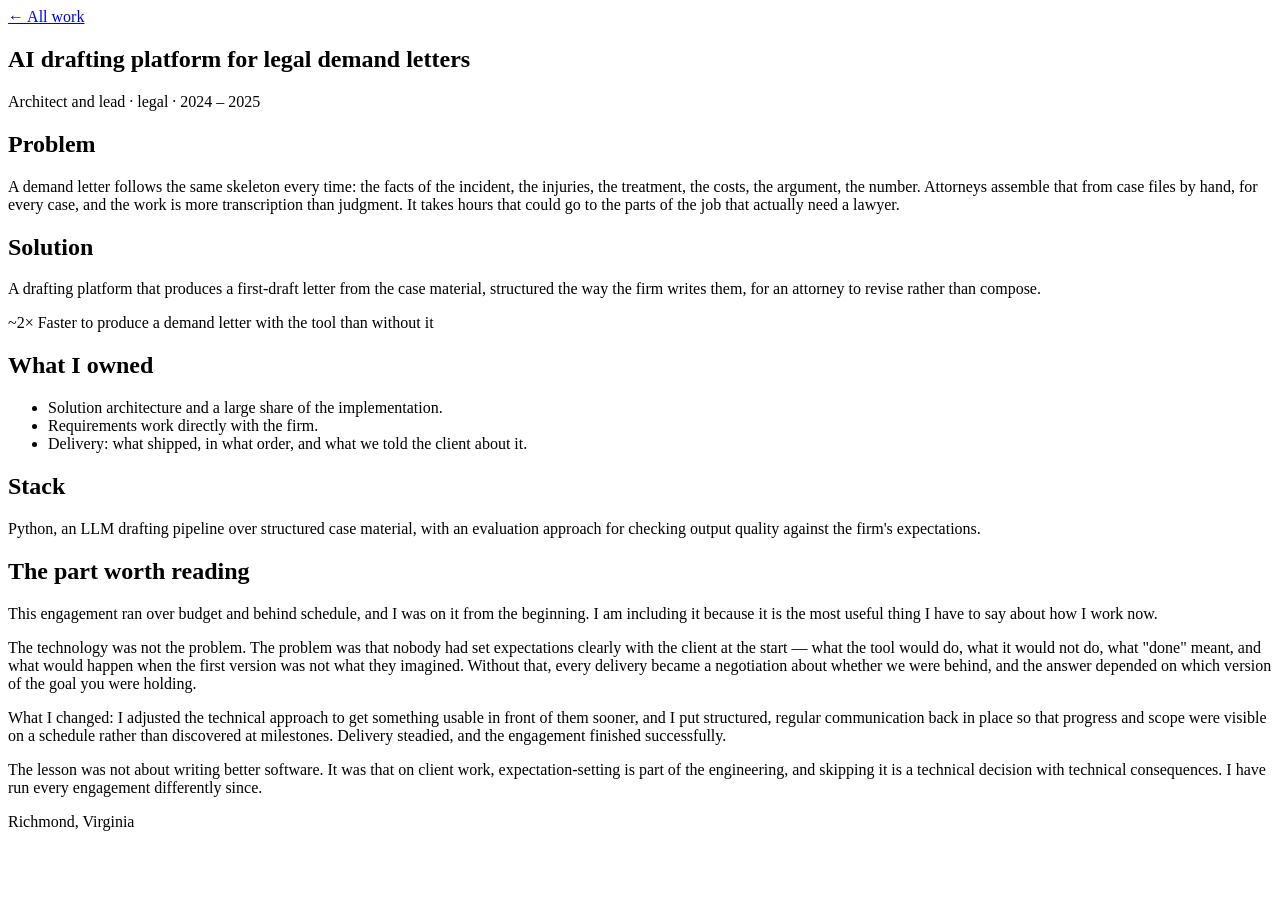
==== projects/demand-letters.html @ 61148a32 "Add demand-letters.html for AI drafting platform This HTML file outlines an AI drafting platform for" ====
<!DOCTYPE html>
<html lang="en">
<head>
<meta charset="utf-8">
<meta name="viewport" content="width=device-width, initial-scale=1">
<title>AI drafting platform for legal demand letters — Alina (Enikeeva) Wickersham</title>
<meta name="description" content="An AI tool that cut demand letter drafting time roughly in half, and what I learned from an engagement that went off the rails first.">
<link rel="preconnect" href="https://fonts.googleapis.com">
<link rel="preconnect" href="https://fonts.gstatic.com" crossorigin>
<link href="https://fonts.googleapis.com/css2?family=Newsreader:ital,opsz,wght@0,6..72,300;0,6..72,400;0,6..72,500;0,6..72,600;1,6..72,300;1,6..72,400&display=swap" rel="stylesheet">
<link rel="stylesheet" href="styles.css">
</head>
<body>
<main class="page">
  <a class="back" href="index.html#work">&larr; All work</a>

  <article class="detail">
    <h1>AI drafting platform for legal demand letters</h1>
    <p class="meta">Architect and lead &middot; legal &middot; 2024 – 2025</p>

    <h2>Problem</h2>
    <p>A demand letter follows the same skeleton every time: the facts of the incident, the injuries, the treatment, the costs, the argument, the number. Attorneys assemble that from case files by hand, for every case, and the work is more transcription than judgment. It takes hours that could go to the parts of the job that actually need a lawyer.</p>

    <h2>Solution</h2>
    <p>A drafting platform that produces a first-draft letter from the case material, structured the way the firm writes them, for an attorney to revise rather than compose.</p>

    <div class="figure">
      <span class="n">~2&times;</span>
      <span class="lbl">Faster to produce a demand letter with the tool than without it</span>
    </div>

    <h2>What I owned</h2>
    <ul>
      <li>Solution architecture and a large share of the implementation.</li>
      <li>Requirements work directly with the firm.</li>
      <li>Delivery: what shipped, in what order, and what we told the client about it.</li>
    </ul>

    <h2>Stack</h2>
    <p>Python, an LLM drafting pipeline over structured case material, with an evaluation approach for checking output quality against the firm's expectations.</p>

    <h2>The part worth reading</h2>
    <p>This engagement ran over budget and behind schedule, and I was on it from the beginning. I am including it because it is the most useful thing I have to say about how I work now.</p>
    <p>The technology was not the problem. The problem was that nobody had set expectations clearly with the client at the start — what the tool would do, what it would not do, what "done" meant, and what would happen when the first version was not what they imagined. Without that, every delivery became a negotiation about whether we were behind, and the answer depended on which version of the goal you were holding.</p>
    <p>What I changed: I adjusted the technical approach to get something usable in front of them sooner, and I put structured, regular communication back in place so that progress and scope were visible on a schedule rather than discovered at milestones. Delivery steadied, and the engagement finished successfully.</p>
    <p>The lesson was not about writing better software. It was that on client work, expectation-setting is part of the engineering, and skipping it is a technical decision with technical consequences. I have run every engagement differently since.</p>
  </article>

  <footer>Richmond, Virginia</footer>
</main>
</body>
</html>
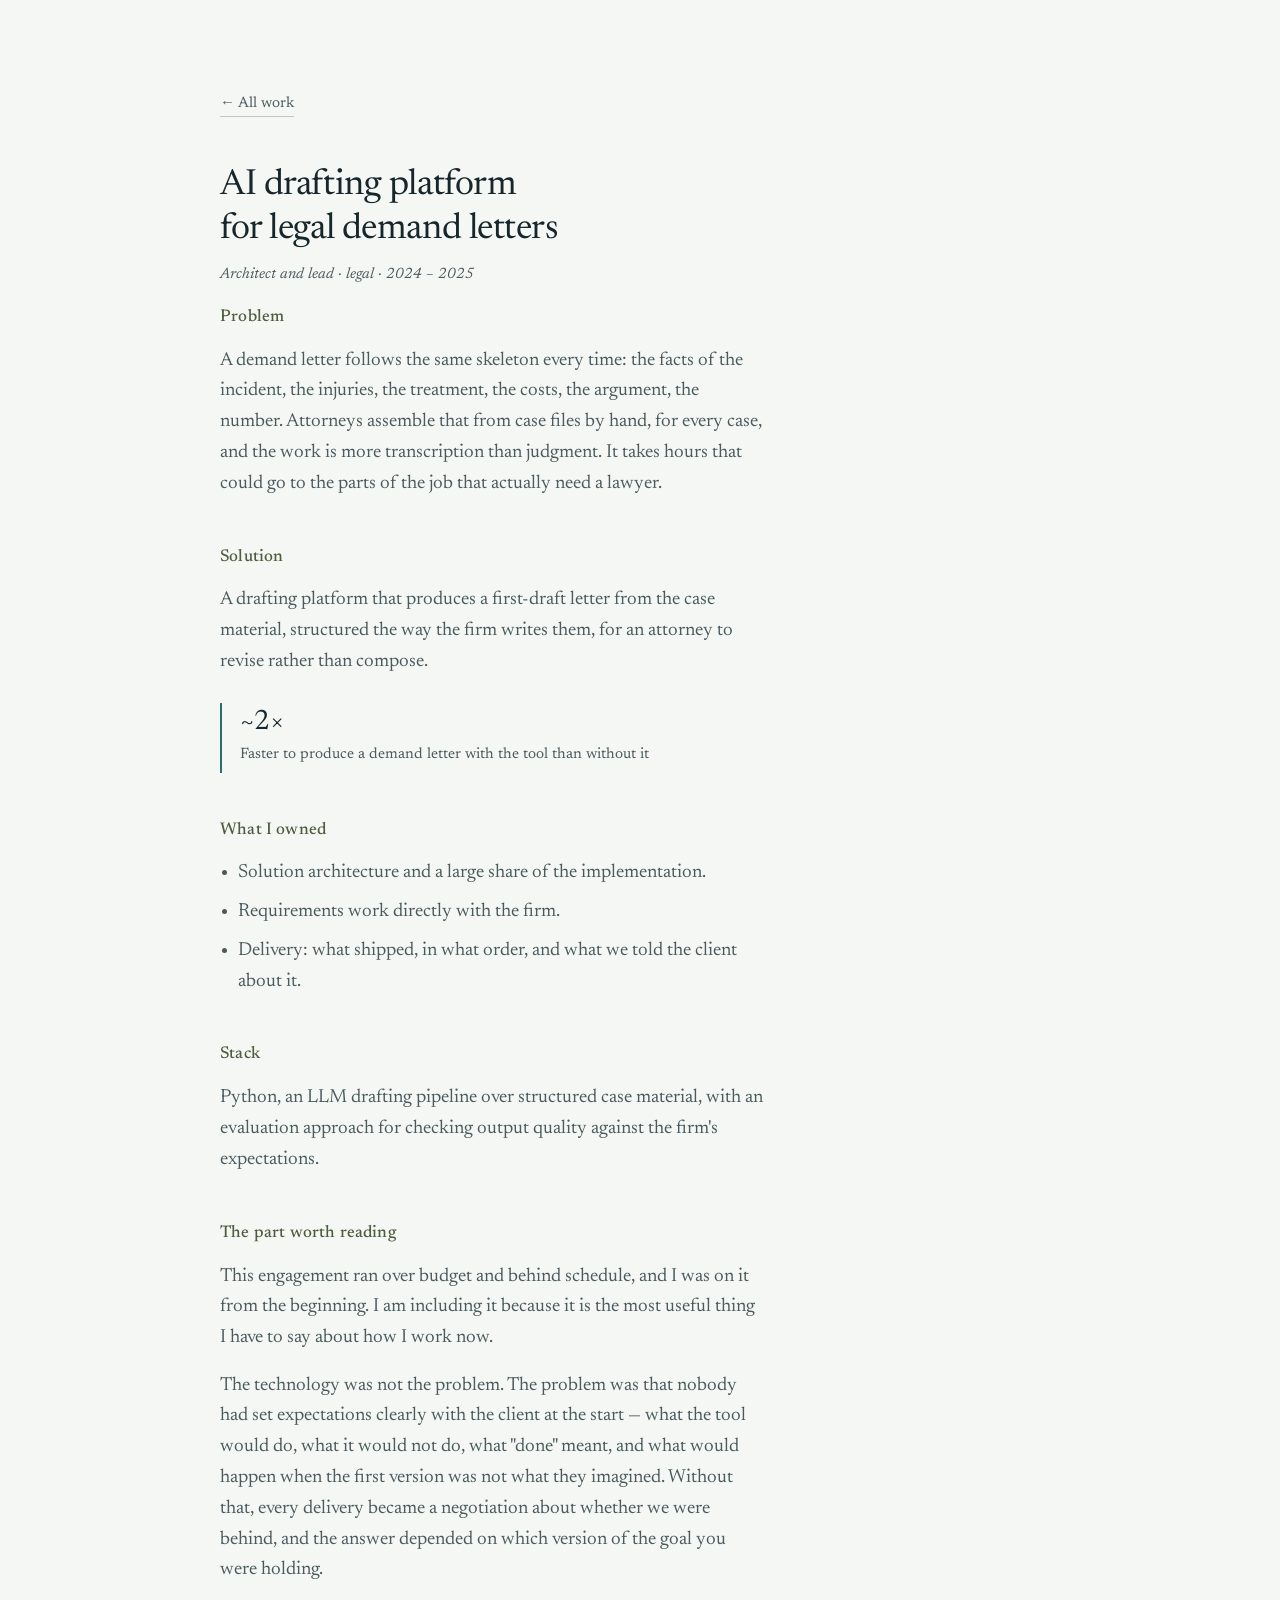
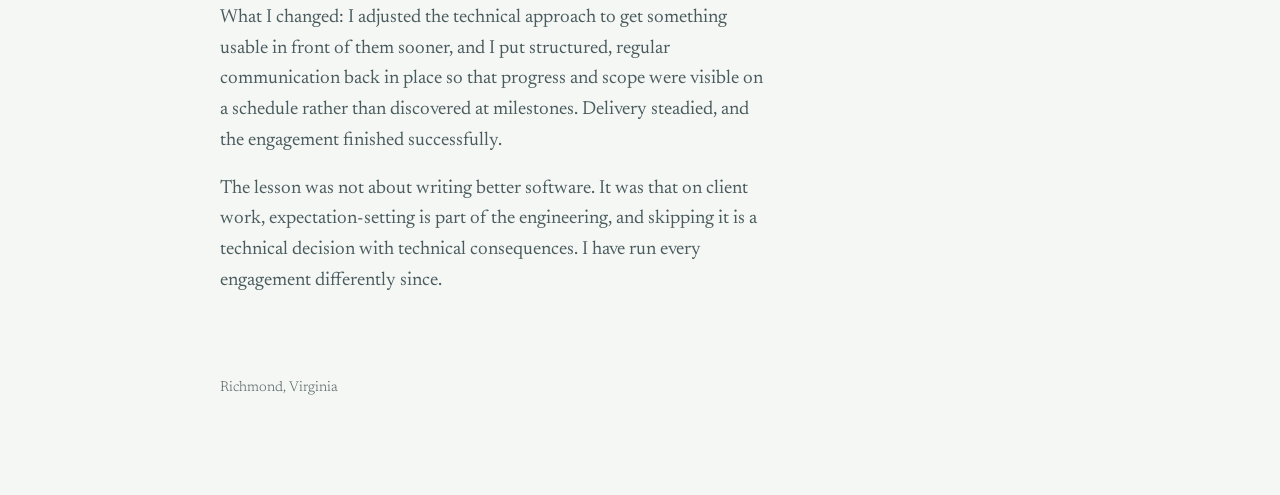
==== commit 76883743: "Update stylesheet link path in demand-letters.html" ====
--- a/projects/demand-letters.html
+++ b/projects/demand-letters.html
@@ -8,7 +8,7 @@
 <link rel="preconnect" href="https://fonts.googleapis.com">
 <link rel="preconnect" href="https://fonts.gstatic.com" crossorigin>
 <link href="https://fonts.googleapis.com/css2?family=Newsreader:ital,opsz,wght@0,6..72,300;0,6..72,400;0,6..72,500;0,6..72,600;1,6..72,300;1,6..72,400&display=swap" rel="stylesheet">
-<link rel="stylesheet" href="styles.css">
+<link rel="stylesheet" href="../styles.css">
 </head>
 <body>
 <main class="page">
--- a/styles.css
+++ b/styles.css
@@ -0,0 +1,234 @@
+:root{
+  --paper:#F5F7F4;
+  --ink:#16262B;
+  --ink-soft:#4A5B5E;
+  --teal:#2E6E6A;
+  --moss:#4F5D3F;
+  --rule:#D5DBD3;
+  --measure:34rem;
+}
+
+*{box-sizing:border-box;}
+
+html{-webkit-text-size-adjust:100%;}
+
+body{
+  margin:0;
+  background:var(--paper);
+  color:var(--ink);
+  font-family:"Newsreader",Georgia,"Times New Roman",serif;
+  font-size:19px;
+  font-weight:400;
+  line-height:1.62;
+  font-optical-sizing:auto;
+}
+
+.page{
+  max-width:56rem;
+  margin:0 auto;
+  padding:5.5rem 1.75rem 6rem;
+}
+
+a{color:var(--teal);text-decoration:none;border-bottom:1px solid rgba(46,110,106,.35);}
+a:hover{border-bottom-color:var(--teal);}
+a:focus-visible{outline:2px solid var(--teal);outline-offset:3px;border-radius:2px;}
+
+/* ---- hero ---- */
+
+.hero{max-width:32rem;margin-bottom:4.5rem;}
+
+.name{
+  font-size:1.0625rem;
+  font-weight:500;
+  letter-spacing:.01em;
+  margin:0 0 2.25rem;
+  color:var(--ink);
+}
+
+.statement{
+  font-size:clamp(1.85rem,4.2vw,2.75rem);
+  font-weight:300;
+  line-height:1.2;
+  letter-spacing:-.015em;
+  margin:0 0 1.5rem;
+  text-wrap:balance;
+}
+
+.hero p{max-width:var(--measure);margin:0 0 1.1rem;color:var(--ink-soft);}
+
+/* ---- sections ---- */
+
+section{
+  border-top:1px solid var(--rule);
+  padding-top:2.5rem;
+  margin-top:3.5rem;
+}
+
+h2{
+  font-size:1.0625rem;
+  font-weight:500;
+  margin:0 0 2rem;
+  color:var(--moss);
+  letter-spacing:.01em;
+}
+
+/* ---- work list with chronology rail ---- */
+
+.entry{
+  display:grid;
+  grid-template-columns:7.5rem 1fr;
+  gap:0 2.25rem;
+  margin-bottom:2.75rem;
+}
+.entry:last-child{margin-bottom:0;}
+
+.when{
+  font-size:.9375rem;
+  font-weight:300;
+  color:var(--ink-soft);
+  line-height:1.5;
+  padding-top:.42rem;
+  font-variant-numeric:oldstyle-nums;
+}
+
+/* clickable project card */
+
+a.card{
+  display:block;
+  border:0;
+  border-bottom:0;
+  color:inherit;
+  margin:-0.9rem -1.1rem;
+  padding:0.9rem 1.1rem;
+  border-radius:3px;
+  transition:background-color .12s ease;
+}
+a.card:hover{background:rgba(46,110,106,.055);}
+a.card:hover .more{border-bottom-color:var(--teal);}
+a.card:focus-visible{outline:2px solid var(--teal);outline-offset:2px;}
+
+.what h3{
+  font-size:1.1875rem;
+  font-weight:600;
+  margin:0 0 .4rem;
+  line-height:1.35;
+}
+
+.role{
+  display:block;
+  font-size:.9375rem;
+  font-weight:400;
+  font-style:italic;
+  color:var(--teal);
+  margin-bottom:.75rem;
+}
+
+.what p{margin:0;max-width:var(--measure);color:var(--ink-soft);}
+
+.ps{margin:0 0 .55rem !important;max-width:var(--measure);color:var(--ink-soft);}
+.ps b{
+  font-weight:600;
+  color:var(--ink);
+  font-size:.9375rem;
+  letter-spacing:.01em;
+}
+
+.stack{
+  margin:.7rem 0 0 !important;
+  font-size:.9375rem;
+  font-weight:300;
+  color:var(--ink-soft);
+  max-width:var(--measure);
+}
+
+.more{
+  display:inline-block;
+  margin-top:.8rem;
+  font-size:.9375rem;
+  color:var(--teal);
+  border-bottom:1px solid rgba(46,110,106,.3);
+}
+
+/* ---- simple lists ---- */
+
+ul.plain{list-style:none;margin:0;padding:0;max-width:var(--measure);}
+ul.plain li{margin-bottom:1rem;color:var(--ink-soft);}
+ul.plain li:last-child{margin-bottom:0;}
+ul.plain strong{font-weight:600;color:var(--ink);}
+ul.reading li{margin-bottom:.55rem;}
+
+.note{font-size:.9375rem;font-weight:300;color:var(--ink-soft);}
+
+/* ---- contact ---- */
+
+.contact p{max-width:var(--measure);margin:0 0 1.25rem;color:var(--ink-soft);}
+
+.links{display:flex;flex-wrap:wrap;gap:1.75rem;margin:0;padding:0;list-style:none;}
+
+footer{margin-top:5rem;font-size:.875rem;font-weight:300;color:var(--ink-soft);}
+
+/* ---- project detail pages ---- */
+
+.back{
+  display:inline-block;
+  font-size:.9375rem;
+  margin-bottom:3rem;
+  color:var(--ink-soft);
+  border-bottom-color:rgba(74,91,94,.3);
+}
+.back:hover{color:var(--teal);border-bottom-color:var(--teal);}
+
+.detail{max-width:var(--measure);}
+
+.detail h1{
+  font-size:clamp(1.6rem,3.4vw,2.25rem);
+  font-weight:400;
+  line-height:1.22;
+  letter-spacing:-.012em;
+  margin:0 0 .6rem;
+  text-wrap:balance;
+}
+
+.meta{
+  font-size:.9375rem;
+  color:var(--ink-soft);
+  font-style:italic;
+  margin:0 0 3rem;
+}
+
+.detail h2{
+  font-size:1.0625rem;
+  font-weight:500;
+  color:var(--moss);
+  margin:2.75rem 0 .9rem;
+  letter-spacing:.01em;
+}
+.detail h2:first-of-type{margin-top:0;}
+
+.detail p{margin:0 0 1.05rem;color:var(--ink-soft);}
+.detail p:last-child{margin-bottom:0;}
+
+.detail ul{margin:0 0 1.05rem;padding-left:1.15rem;color:var(--ink-soft);}
+.detail li{margin-bottom:.5rem;}
+
+.figure{
+  border-left:2px solid var(--teal);
+  padding:.15rem 0 .15rem 1.1rem;
+  margin:1.6rem 0;
+}
+.figure .n{
+  display:block;
+  font-size:1.75rem;
+  line-height:1.2;
+  color:var(--ink);
+  font-variant-numeric:oldstyle-nums;
+}
+.figure .lbl{font-size:.9375rem;color:var(--ink-soft);}
+
+@media (max-width:640px){
+  body{font-size:18px;}
+  .page{padding:3.5rem 1.35rem 4rem;}
+  .entry{grid-template-columns:1fr;gap:.35rem;}
+  .when{padding-top:0;}
+  a.card{margin:0 -0.85rem;padding:.85rem;}
+}
